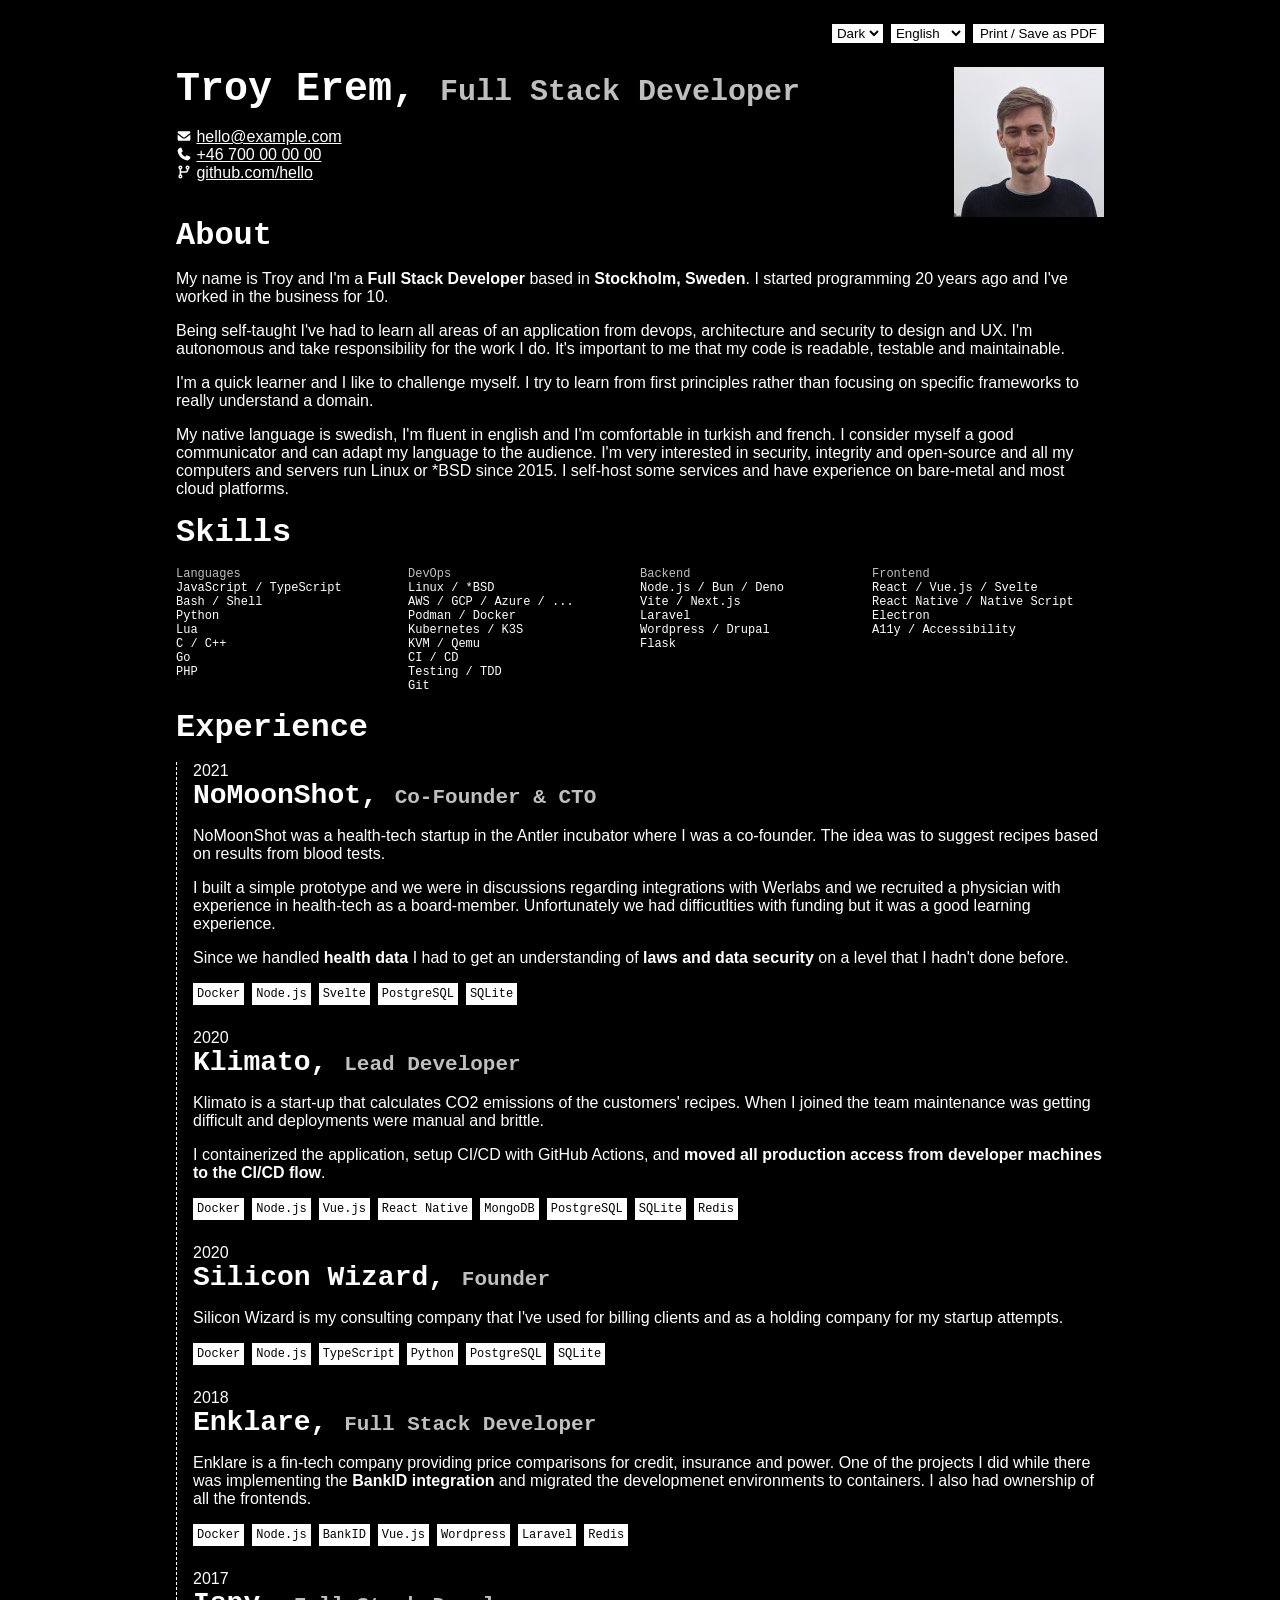
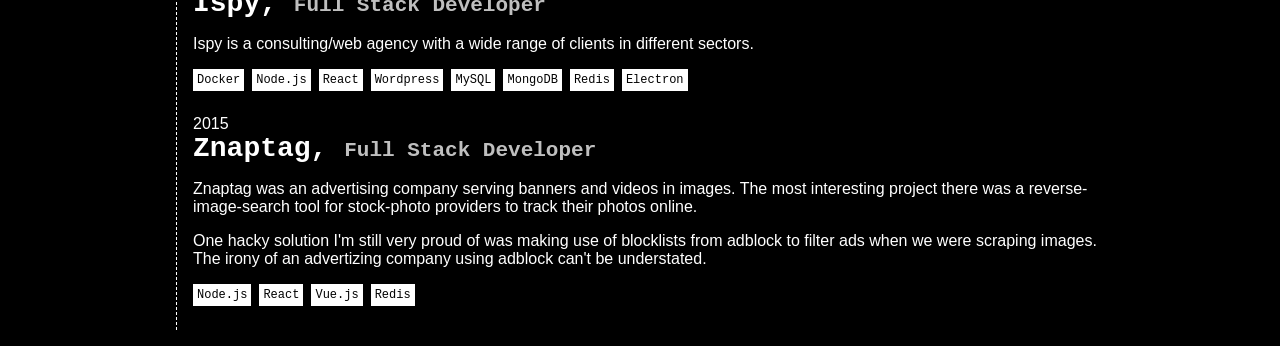
==== docs/index.html @ 1675e132 "feat: refactor and housekeeping" ====
<html>
<head>
<meta charset="UTF-8">
<meta name="robots" content="noindex">
<meta name="viewport" content="width=device-width, initial-scale=1.0">
<title></title>
<link rel="stylesheet" href="style.css">
</head>
<body>
  <div class="container">
    <nav id="settings">
      <span id="info" class="print">Resume info.</span>
      <ul class="no-print unstyled flex">
        <li>
          <select id="theme" onchange="updateTheme()">
            <option value="dark">Dark</option>
            <option value="light">Light</option>
          </select>
        </li>
        <li>
          <select id="language" onchange="updateLanguage()">
            <option value="en">English</option>
            <option value="se">Svenska</option>
          </select>
        </li>
        <li>
          <button id="print" onclick="window.print()">Value</button>
        </li>
      </ul>
    </nav>

    <div id="profile" class="flex flex-wrap">
      <div class="flex-1">
        <h1>Troy Erem, <span class="subheading">Full Stack Developer</span></h1>
        <ul class="unstyled">
          <li>
            <svg class="icon" xmlns="http://www.w3.org/2000/svg" viewBox="0 0 640 640">
              <path d="M112 128C85.5 128 64 149.5 64 176C64 191.1 71.1 205.3 83.2 214.4L291.2 370.4C308.3 383.2 331.7 383.2 348.8 370.4L556.8 214.4C568.9 205.3 576 191.1 576 176C576 149.5 554.5 128 528 128L112 128zM64 260L64 448C64 483.3 92.7 512 128 512L512 512C547.3 512 576 483.3 576 448L576 260L377.6 408.8C343.5 434.4 296.5 434.4 262.4 408.8L64 260z"/>
            </svg>
            <a id="email" href="mailto:hello@example.com">hello@example.com</a>
          </li>
          <li>
            <svg class="icon" xmlns="http://www.w3.org/2000/svg" viewBox="0 0 640 640">
              <path d="M224.2 89C216.3 70.1 195.7 60.1 176.1 65.4L170.6 66.9C106 84.5 50.8 147.1 66.9 223.3C104 398.3 241.7 536 416.7 573.1C493 589.3 555.5 534 573.1 469.4L574.6 463.9C580 444.2 569.9 423.6 551.1 415.8L453.8 375.3C437.3 368.4 418.2 373.2 406.8 387.1L368.2 434.3C297.9 399.4 241.3 341 208.8 269.3L253 233.3C266.9 222 271.6 202.9 264.8 186.3L224.2 89z"/>
            </svg>
            <a id="phone" href="tel:+46 700 00 00 00">+46 700 00 00 00</a>
          </li>
          <li>
            <svg class="icon" xmlns="http://www.w3.org/2000/svg" viewBox="0 0 640 640">
              <path d="M176 168C189.3 168 200 157.3 200 144C200 130.7 189.3 120 176 120C162.7 120 152 130.7 152 144C152 157.3 162.7 168 176 168zM256 144C256 176.8 236.3 205 208 217.3L208 288L384 288C410.5 288 432 266.5 432 240L432 217.3C403.7 205 384 176.8 384 144C384 99.8 419.8 64 464 64C508.2 64 544 99.8 544 144C544 176.8 524.3 205 496 217.3L496 240C496 301.9 445.9 352 384 352L208 352L208 422.7C236.3 435 256 463.2 256 496C256 540.2 220.2 576 176 576C131.8 576 96 540.2 96 496C96 463.2 115.7 435 144 422.7L144 217.4C115.7 205 96 176.8 96 144C96 99.8 131.8 64 176 64C220.2 64 256 99.8 256 144zM488 144C488 130.7 477.3 120 464 120C450.7 120 440 130.7 440 144C440 157.3 450.7 168 464 168C477.3 168 488 157.3 488 144zM176 520C189.3 520 200 509.3 200 496C200 482.7 189.3 472 176 472C162.7 472 152 482.7 152 496C152 509.3 162.7 520 176 520z"/>
            </svg>
            <a id="git" href="github.com/hello" target="_blank">github.com/hello</a>
          </li>
        </ul>
      </div>
      <figure class="">
        <img src="[data-uri]" alt="Profile picture" />
      </figure>
    </div><! -- #profile -->

    <div id="about" class="flex flex-wrap">
      <h2 class="title">About</h2>
      <div class="content">
        <p>Et vitae voluptatibus sit tenetur. Numquam dolorem velit laboriosam maiores voluptas quia impedit labore. Hic ipsam fuga sint et recusandae. Eum fugit architecto non assumenda vel quidem recusandae. Quos aliquid qui doloribus itaque sit consequuntur molestias. Repellendus atque tempore officia.</p>
        <p>Aut quidem similique omnis magni cumque. Voluptatem nulla aliquam asperiores totam ipsam neque. In voluptate cumque mollitia. Possimus autem inventore consequuntur qui aut quia voluptatibus et. Ratione quaerat et recusandae consequatur repellendus quos vel.</p>
        <p>Reprehenderit est voluptatem vel earum eius voluptatem nulla id. Asperiores corrupti aut rerum iure quis doloribus. Ex consectetur id a nam ad omnis veritatis.</p>
        <p>Est quas suscipit laudantium vero quod molestias repellat. Voluptatum harum quia voluptas iure natus corporis ullam. Aut dolore delectus velit cupiditate expedita neque incidunt eveniet. Temporibus repudiandae occaecati odio et ut blanditiis.</p>
      </div>
    </div><! -- #about -->

    <div id="skills" class="">
      <h2 class="title">Skills</h2>
      <div class="content flex flex-wrap">
        <ul class="unstyled md-50 lg-25">
          <li id="languages" class="subheading">Languages</li>
          <li>JavaScript / TypeScript</li>
          <li>Bash / Shell</li>
          <li>Python</li>
          <li>Lua</li>
          <li>C / C++</li>
          <li>Go</li>
          <li>PHP</li>
        </ul>
        <ul class="unstyled md-50 lg-25">
          <li class="subheading">DevOps</li>
          <li>Linux / *BSD</li>
          <li>AWS / GCP / Azure / ...</li>
          <li>Podman / Docker</li>
          <li>Kubernetes / K3S</li>
          <li>KVM / Qemu</li>
          <li>CI / CD</li>
          <li>Testing / TDD</li>
          <li>Git</li>
        </ul>
        <ul class="unstyled md-50 lg-25">
          <li class="subheading">Backend</li>
          <li>Node.js / Bun / Deno</li>
          <li>Vite / Next.js</li>
          <li>Laravel</li>
          <li>Wordpress / Drupal</li>
          <li>Flask</li>
        </ul>
        <ul class="unstyled md-50 lg-25">
          <li class="subheading">Frontend</li>
          <li>React / Vue.js / Svelte</li>
          <li>React Native / Native Script</li>
          <li>Electron</li>
          <li>A11y / Accessibility</li>
        </ul>
      </div>
    </div><! -- #skills -->

    <div id="experience" class="flex flex-wrap">
      <h2 class="title">Experience</h2>
      <div class="content">
        <div class="position">
          <div class="year">2020</div>
          <h3>Johns holding LLC, <span class="subheading">Founder & CTO</span></h3>
          <div class="position-content">
            <p>Et vitae voluptatibus sit tenetur. Numquam dolorem velit laboriosam maiores voluptas quia impedit labore. Hic ipsam fuga sint et recusandae. Eum fugit architecto non assumenda vel quidem recusandae. Quos aliquid qui doloribus itaque sit consequuntur molestias. Repellendus atque tempore officia.</p>
            <p>Aut quidem similique omnis magni cumque. Voluptatem nulla aliquam asperiores totam ipsam neque. In voluptate cumque mollitia. Possimus autem inventore consequuntur qui aut quia voluptatibus et. Ratione quaerat et recusandae consequatur repellendus quos vel.</p>
            <ul class="tech-stack unstyled flex flex-wrap">
              <li>Podman</li>
              <li>Node.js</li>
              <li>TypeScript</li>
              <li>Svelte</li>
            </ul>
          </div>
        </div>

        <div class="position">
          <div class="year">2020</div>
          <h3>Health startup, <span class="subheading">Co-Founder & CTO</span></h3>
          <div class="position-content">
            <p>Et vitae voluptatibus sit tenetur. Numquam dolorem velit laboriosam maiores voluptas quia impedit labore. Hic ipsam fuga sint et recusandae. Eum fugit architecto non assumenda vel quidem recusandae. Quos aliquid qui doloribus itaque sit consequuntur molestias. Repellendus atque tempore officia.</p>
            <p>Aut quidem similique omnis magni cumque. Voluptatem nulla aliquam asperiores totam ipsam neque. In voluptate cumque mollitia. Possimus autem inventore consequuntur qui aut quia voluptatibus et. Ratione quaerat et recusandae consequatur repellendus quos vel.</p>
            <ul class="tech-stack unstyled flex flex-wrap">
              <li>Podman</li>
              <li>Node.js</li>
              <li>TypeScript</li>
              <li>Vue.js</li>
            </ul>
          </div>
        </div>

        <div class="position">
          <div class="year">2018</div>
          <h3>Consulting agency, <span class="subheading">Full Stack Developer</span></h3>
          <div class="position-content">
            <p>Et vitae voluptatibus sit tenetur. Numquam dolorem velit laboriosam maiores voluptas quia impedit labore. Hic ipsam fuga sint et recusandae. Eum fugit architecto non assumenda vel quidem recusandae. Quos aliquid qui doloribus itaque sit consequuntur molestias. Repellendus atque tempore officia.</p>
            <p>Aut quidem similique omnis magni cumque. Voluptatem nulla aliquam asperiores totam ipsam neque. In voluptate cumque mollitia. Possimus autem inventore consequuntur qui aut quia voluptatibus et. Ratione quaerat et recusandae consequatur repellendus quos vel.</p>
            <ul class="tech-stack unstyled flex flex-wrap">
              <li>Docker</li>
              <li>Node.js</li>
              <li>TypeScript</li>
              <li>React</li>
            </ul>
          </div>
        </div>
      </div><! -- .content -->
    </div><! -- #experience -->
  </div>
<script src="script.js"></script>
</body>
</html>
---- docs/style.css ----
:root {
  --max-width: 960px;
  --spacing-md: 1rem;
  --fg-normal: #fff;
  --bg-normal: #000;
  --font-mono: Courier New, monospace;
  --font-sans: Arial, sans-serif;
}
.theme-light {
  --fg-normal: #000;
  --bg-normal: #fff;
}
*, *::before, *::after {
  box-sizing: border-box;
  margin: 0;
}
html { width: 100vw; height: 100vh; }
body { width: 100vw; min-height: 100vh; }
body {
  background: var(--bg-normal);
  color: var(--fg-normal);
  font: 16px var(--font-sans);
}
/* -- LAYOUT -- */
.print {
  display: none;
  color: var(--fg-default);
}
@media print {
  .no-print, .no-print * { display: none !important;}
  .print { display: block; }
}

.container {
  max-width: var(--max-width);
  margin: 0 auto;
  padding: var(--spacing-md);
}

.flex { display: flex; }
.flex-wrap { flex-wrap: wrap; }
.flex-1 { flex: 1; }

.md-25, .md-50,
.lg-25, .lg-50 {
  width: 100%;
}
@media all and (min-width: 600px) {
  .md-25 { width: 25%; }
  .md-50 { width: 50%; }
  .md-flex-1 { flex: 1; }
}
@media all and (min-width: 900px) {
  .lg-25 { width: 25%; }
  .lg-50 { width: 50%; }
  .lg-flex-1 { flex: 1; }
}

/* -- Typography -- */
h1, h2, h3, h4, h5, h6, p,
ul, ol {
  margin-bottom: var(--spacing-md);
}
h1 { font-size: 2.5rem; }
h2 { font-size: 2rem; }
h3 { font-size: 1.75rem; }
h4 { font-size: 1.5rem; }
h5 { font-size: 1.25rem; }
h6 { font-size: 1rem; }
p { font-size: 1rem; }
.subheading {
  font-size: .75em;
  opacity: .75;
}
h1, h2, h3, .subheading {
  font-family: var(--font-mono);
}
ul, ol {
  &.unstyled {
    list-style: none;
    padding: 0;
  }
}

a, a:visited {
  color: var(--fg-normal);
  &:hover, &:active, &:focus {
    color: var(--fg-normal);
  }
}

img {
  width: 100%;
  object-fit: cover;
}

.icon {
  width: 1em;
  height: 1em;
  vertical-align: -0.125em;
  fill: var(--fg-normal);
}

button, select {
  border: 1px solid var(--fg-normal);
  background: var(--fg-normal);
  color: var(--bg-normal);
}

#settings {
  position: sticky;
  top: 0;
  padding: .5rem 0;
  ul.flex {
    justify-content: flex-end;
  }
  li:not(:last-child) {
    margin-right: .5rem;
  }
}

#skills li {
  font: .75rem var(--font-mono);
}
#experience {
  h3 {
    .year {
      font-size: 1rem;
      opacity: .75;
    }
  }
  .content {
    padding-left: 1rem;
    border-left: 1px dashed var(--fg-normal);
  }
}
.tech-stack {
  li {
    padding: .25rem;
    margin-right: .5rem;
    margin-bottom: .5rem;
    font: .75rem var(--font-mono);
    background: var(--fg-normal);
    color: var(--bg-normal);
  }
}
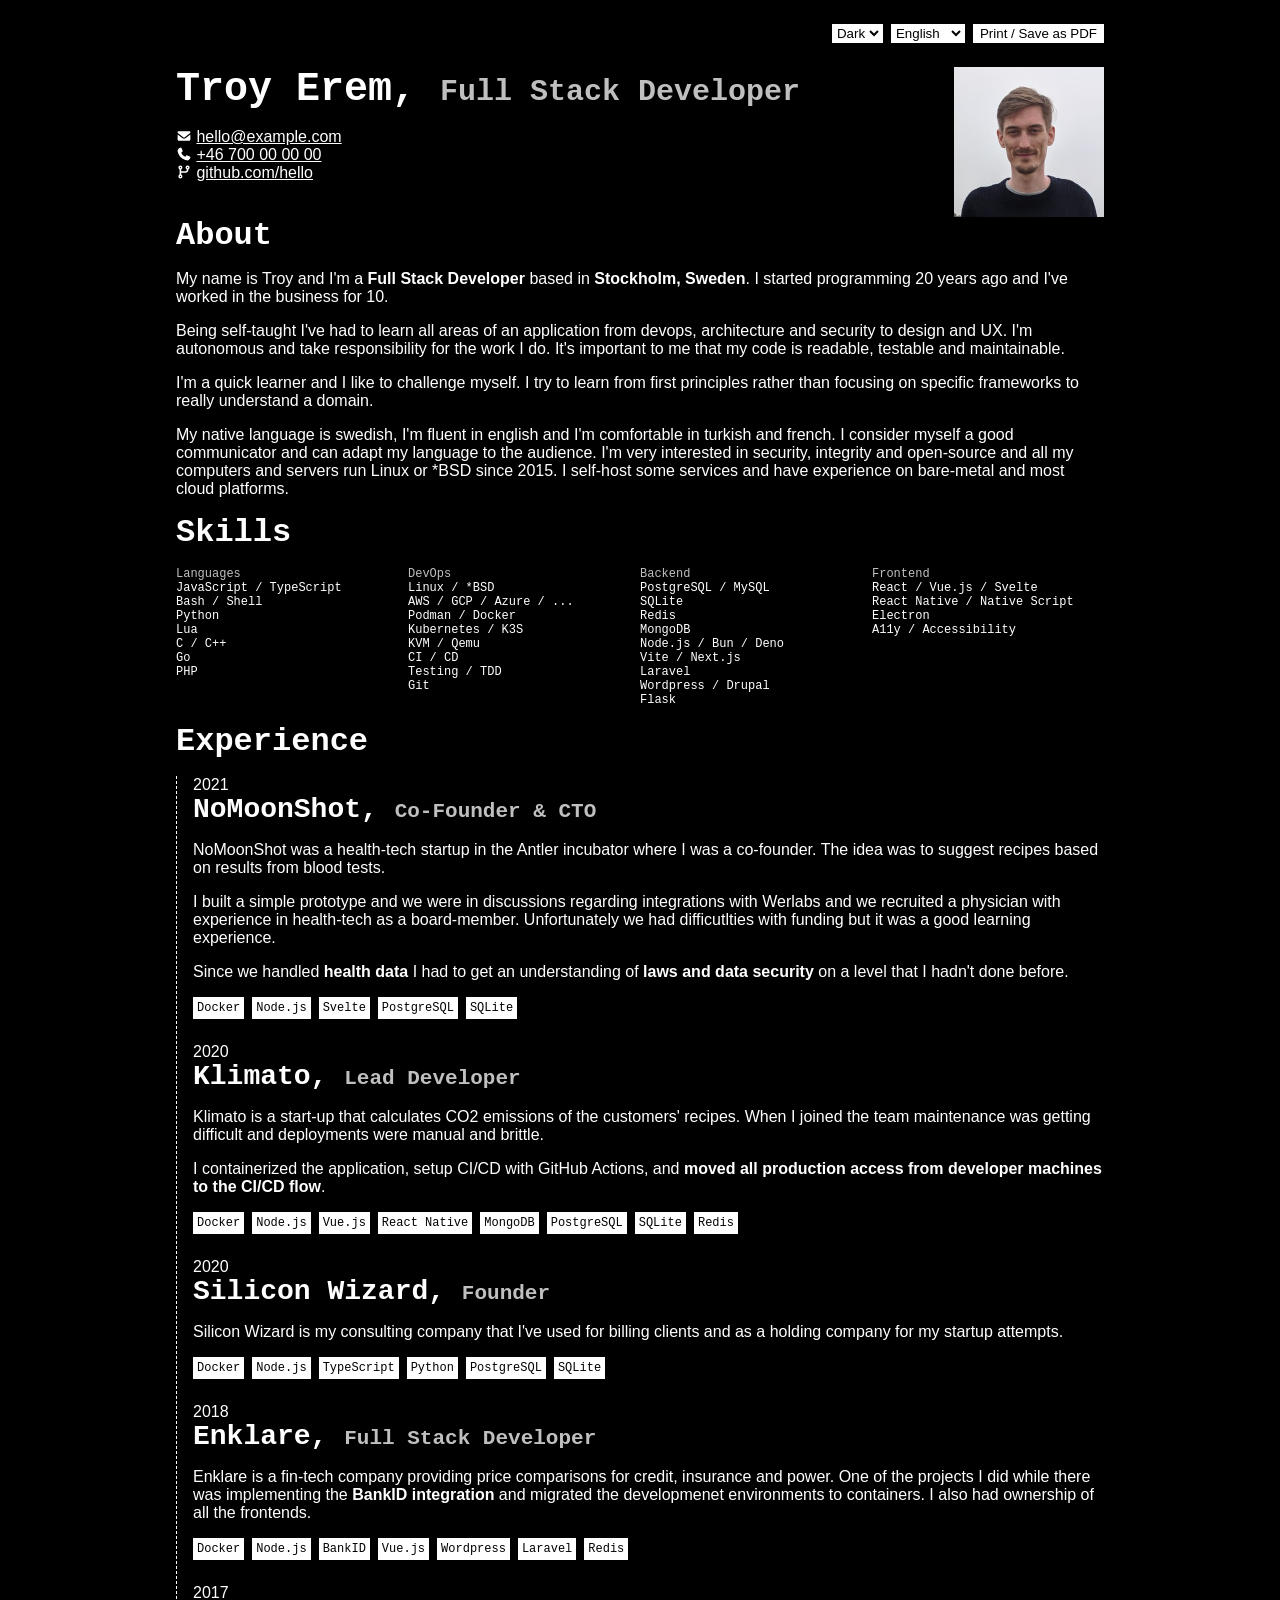
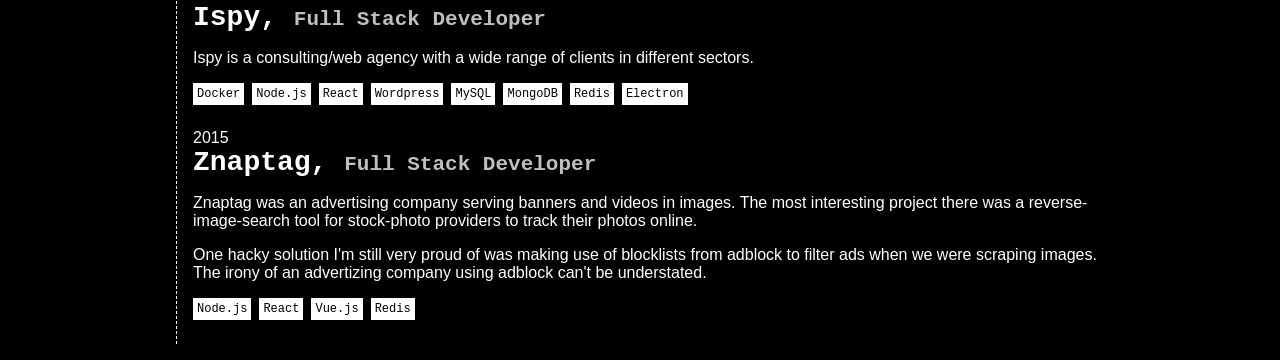
==== commit 97c3169a: "chore: add some skills" ====
--- a/docs/index.html
+++ b/docs/index.html
@@ -94,6 +94,10 @@
         </ul>
         <ul class="unstyled md-50 lg-25">
           <li class="subheading">Backend</li>
+          <li>PostgreSQL / MySQL</li>
+          <li>SQLite</li>
+          <li>Redis</li>
+          <li>MongoDB</li>
           <li>Node.js / Bun / Deno</li>
           <li>Vite / Next.js</li>
           <li>Laravel</li>
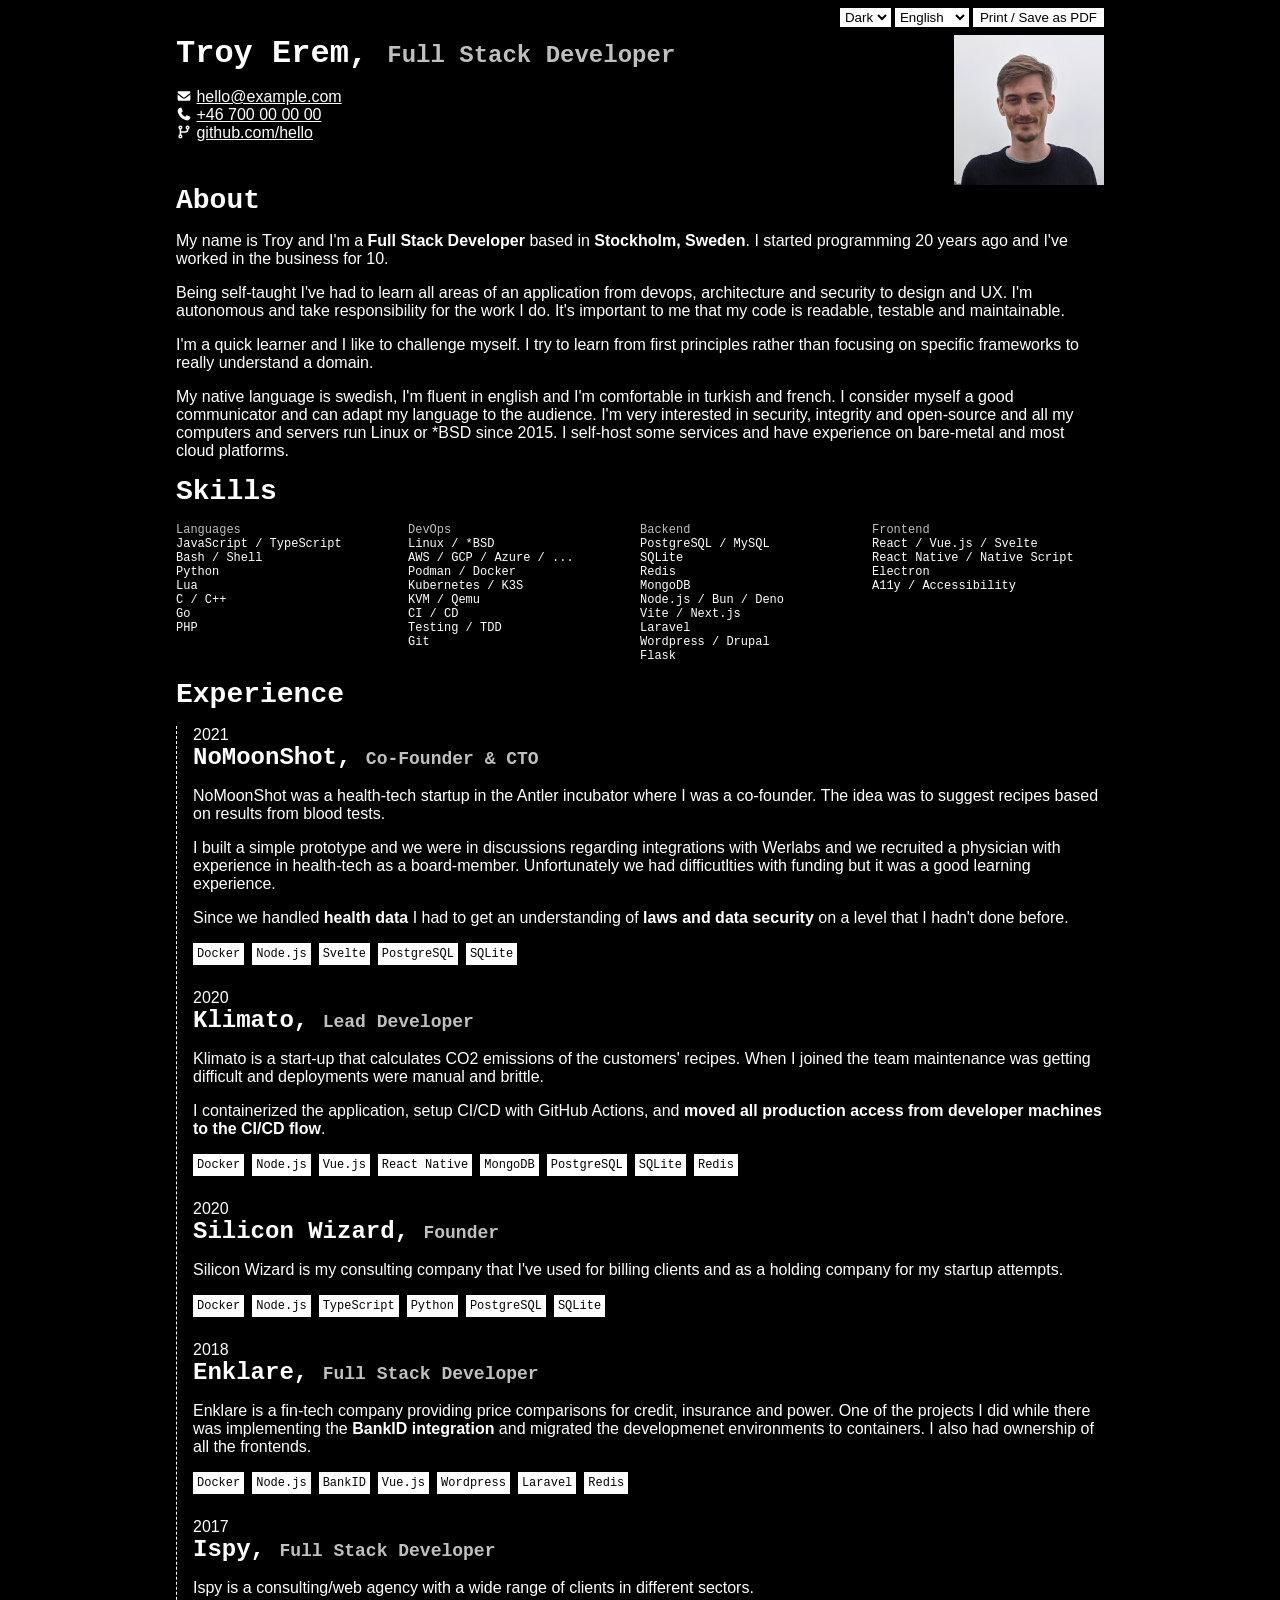
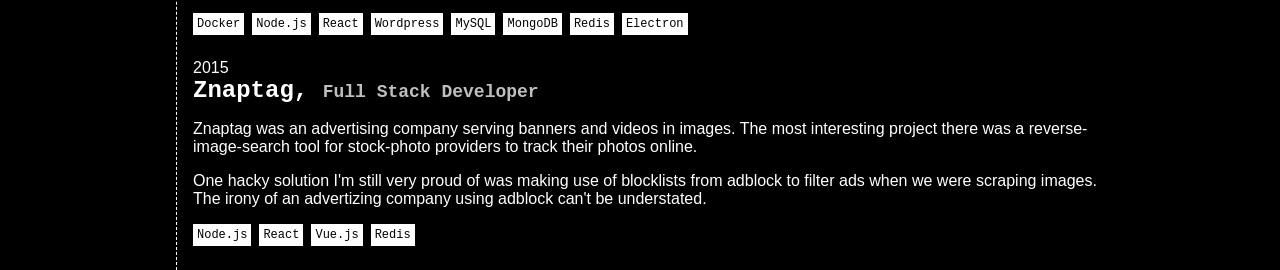
==== commit 88cbc559: "feat: add background to #settings and improve responsive #profile" ====
--- a/docs/index.html
+++ b/docs/index.html
@@ -53,7 +53,7 @@
           </li>
         </ul>
       </div>
-      <figure class="">
+      <figure>
         <img src="[data-uri]" alt="Profile picture" />
       </figure>
     </div><! -- #profile -->
--- a/docs/style.css
+++ b/docs/style.css
@@ -34,7 +34,7 @@
 .container {
   max-width: var(--max-width);
   margin: 0 auto;
-  padding: var(--spacing-md);
+  padding: 0 var(--spacing-md);
 }
 
 .flex { display: flex; }
@@ -61,12 +61,9 @@
 ul, ol {
   margin-bottom: var(--spacing-md);
 }
-h1 { font-size: 2.5rem; }
-h2 { font-size: 2rem; }
-h3 { font-size: 1.75rem; }
-h4 { font-size: 1.5rem; }
-h5 { font-size: 1.25rem; }
-h6 { font-size: 1rem; }
+h1 { font-size: 2rem; }
+h2 { font-size: 1.75rem; }
+h3 { font-size: 1.5rem; }
 p { font-size: 1rem; }
 .subheading {
   font-size: .75em;
@@ -111,14 +108,20 @@
   position: sticky;
   top: 0;
   padding: .5rem 0;
+  background: var(--bg-normal);
   ul.flex {
     justify-content: flex-end;
+    margin-bottom: 0;
   }
   li:not(:last-child) {
-    margin-right: .5rem;
+    margin-right: .25rem;
   }
 }
-
+@media all and (max-width: 700px) {
+  #profile .subheading {
+    display: block;
+  }
+}
 #skills li {
   font: .75rem var(--font-mono);
 }
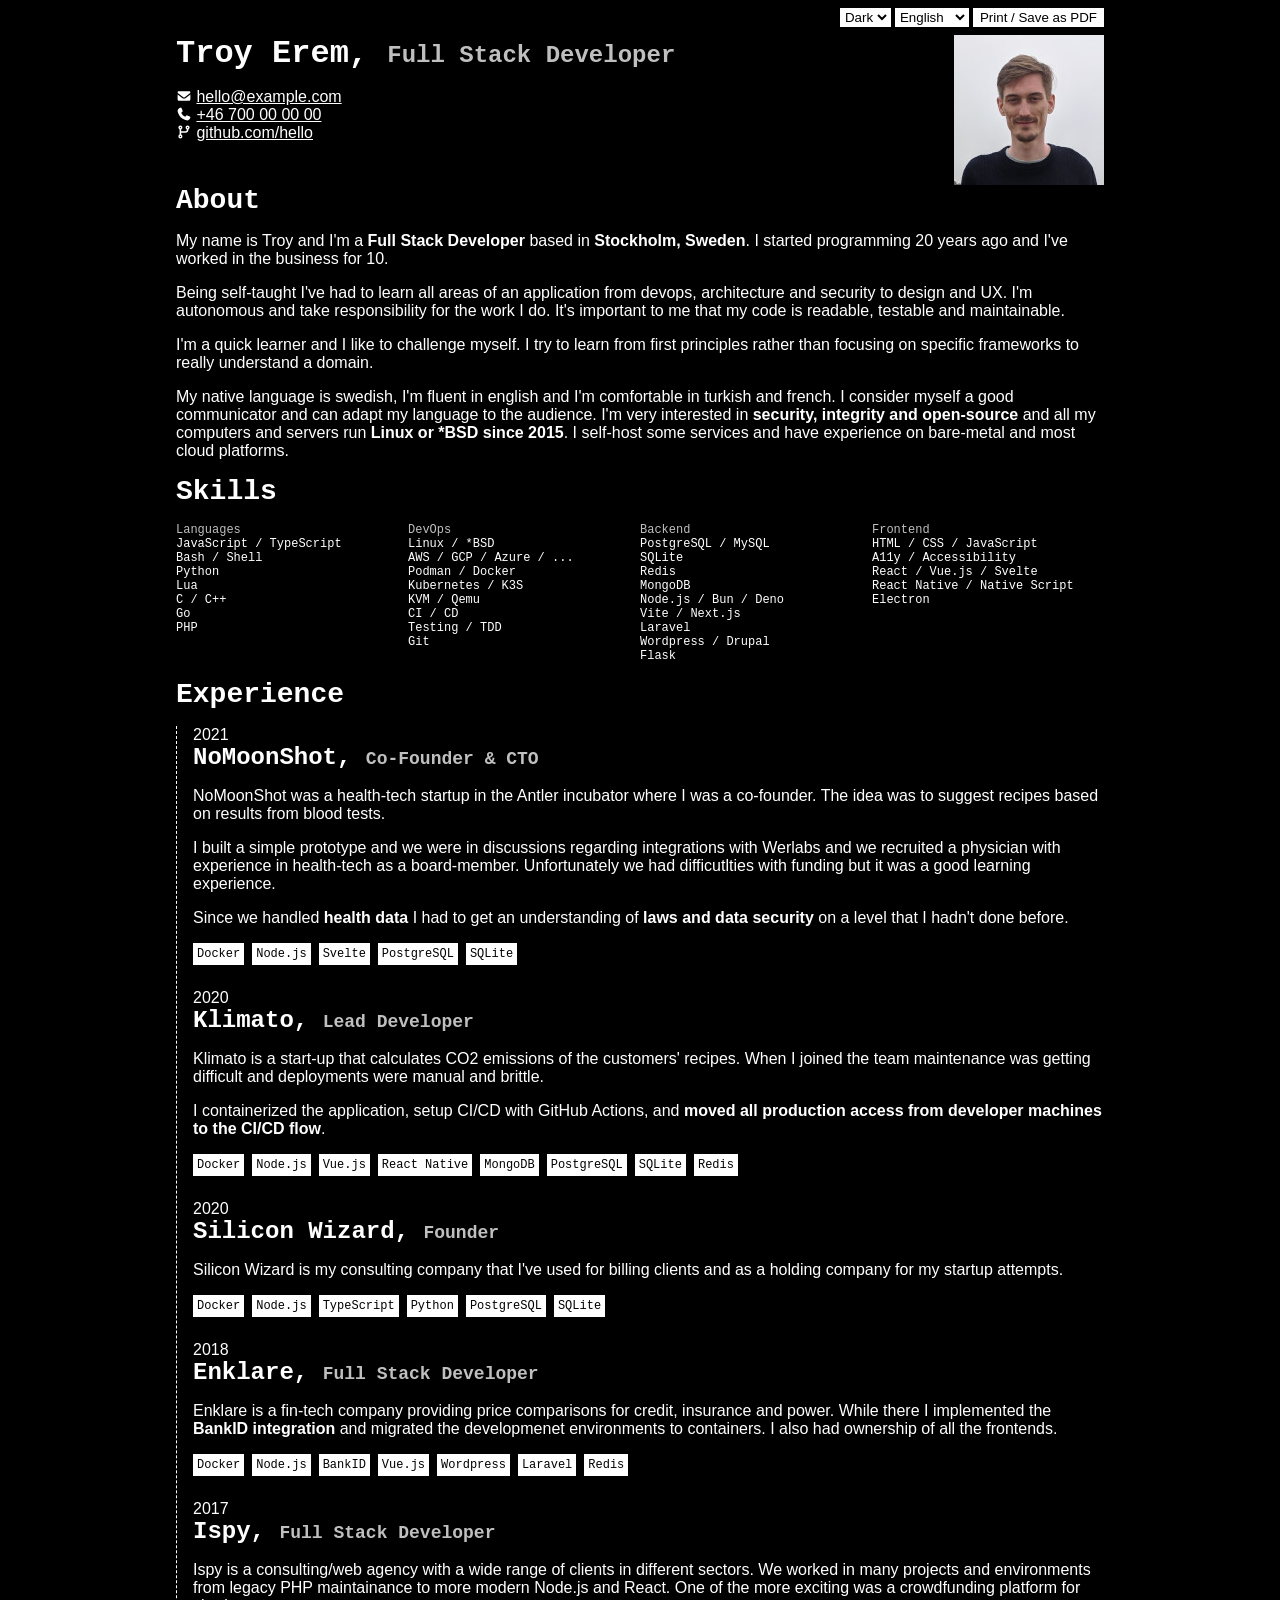
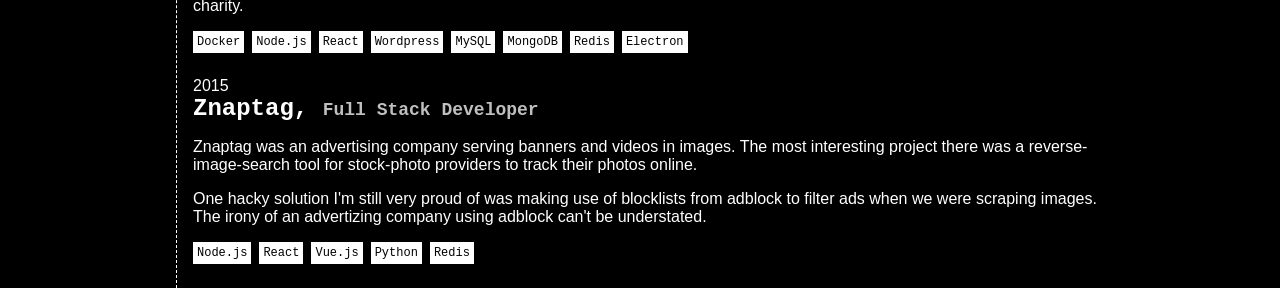
==== commit 44626a92: "chore: update skills and experience" ====
--- a/docs/index.html
+++ b/docs/index.html
@@ -106,10 +106,11 @@
         </ul>
         <ul class="unstyled md-50 lg-25">
           <li class="subheading">Frontend</li>
+          <li>HTML / CSS / JavaScript</li>
+          <li>A11y / Accessibility</li>
           <li>React / Vue.js / Svelte</li>
           <li>React Native / Native Script</li>
           <li>Electron</li>
-          <li>A11y / Accessibility</li>
         </ul>
       </div>
     </div><! -- #skills -->
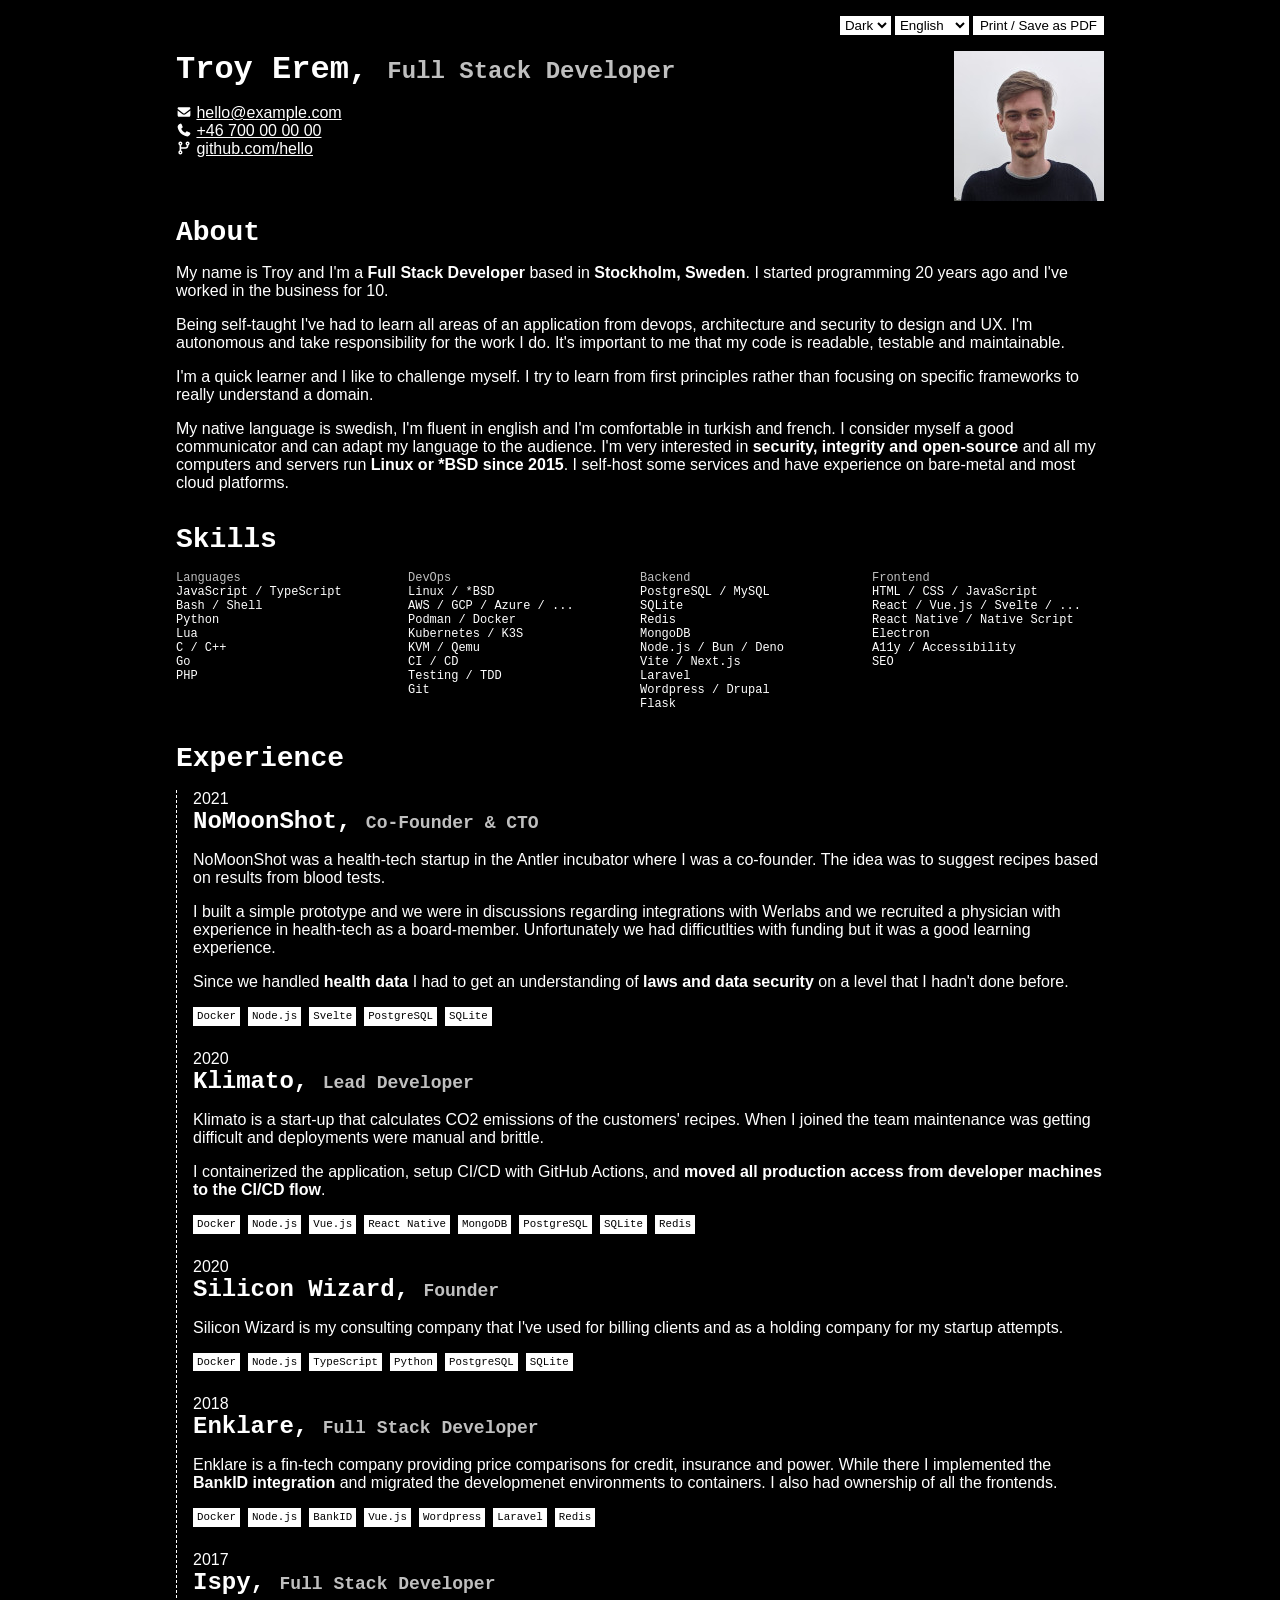
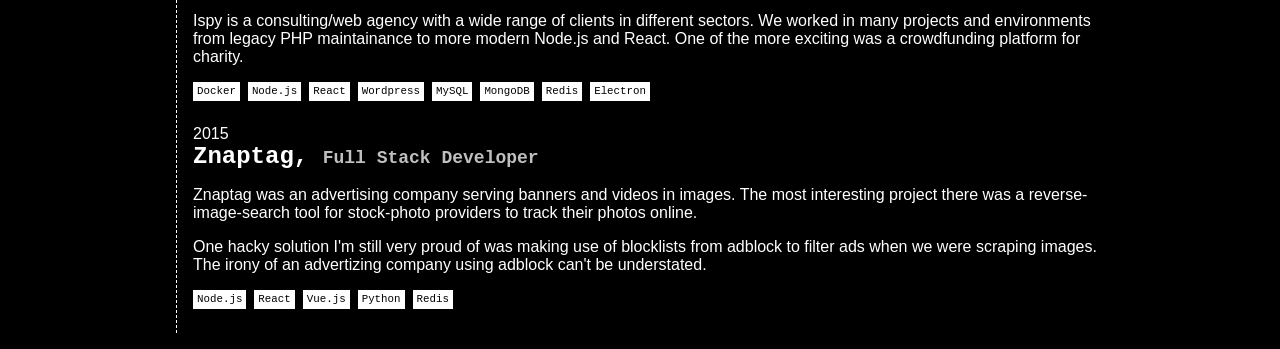
==== commit c89f4526: "chore: margins and paddings" ====
--- a/docs/index.html
+++ b/docs/index.html
@@ -29,7 +29,7 @@
       </ul>
     </nav>
 
-    <div id="profile" class="flex flex-wrap">
+    <section id="profile" class="flex flex-wrap">
       <div class="flex-1">
         <h1>Troy Erem, <span class="subheading">Full Stack Developer</span></h1>
         <ul class="unstyled">
@@ -56,9 +56,9 @@
       <figure>
         <img src="[data-uri]" alt="Profile picture" />
       </figure>
-    </div><! -- #profile -->
+    </section><! -- #profile -->
 
-    <div id="about" class="flex flex-wrap">
+    <section id="about" class="flex flex-wrap">
       <h2 class="title">About</h2>
       <div class="content">
         <p>Et vitae voluptatibus sit tenetur. Numquam dolorem velit laboriosam maiores voluptas quia impedit labore. Hic ipsam fuga sint et recusandae. Eum fugit architecto non assumenda vel quidem recusandae. Quos aliquid qui doloribus itaque sit consequuntur molestias. Repellendus atque tempore officia.</p>
@@ -66,9 +66,9 @@
         <p>Reprehenderit est voluptatem vel earum eius voluptatem nulla id. Asperiores corrupti aut rerum iure quis doloribus. Ex consectetur id a nam ad omnis veritatis.</p>
         <p>Est quas suscipit laudantium vero quod molestias repellat. Voluptatum harum quia voluptas iure natus corporis ullam. Aut dolore delectus velit cupiditate expedita neque incidunt eveniet. Temporibus repudiandae occaecati odio et ut blanditiis.</p>
       </div>
-    </div><! -- #about -->
+    </section><! -- #about -->
 
-    <div id="skills" class="">
+    <section id="skills" class="">
       <h2 class="title">Skills</h2>
       <div class="content flex flex-wrap">
         <ul class="unstyled md-50 lg-25">
@@ -107,15 +107,16 @@
         <ul class="unstyled md-50 lg-25">
           <li class="subheading">Frontend</li>
           <li>HTML / CSS / JavaScript</li>
-          <li>A11y / Accessibility</li>
-          <li>React / Vue.js / Svelte</li>
+          <li>React / Vue.js / Svelte / ...</li>
           <li>React Native / Native Script</li>
           <li>Electron</li>
+          <li>A11y / Accessibility</li>
+          <li>SEO</li>
         </ul>
       </div>
-    </div><! -- #skills -->
+    </section><! -- #skills -->
 
-    <div id="experience" class="flex flex-wrap">
+    <section id="experience" class="flex flex-wrap">
       <h2 class="title">Experience</h2>
       <div class="content">
         <div class="position">
@@ -163,7 +164,7 @@
           </div>
         </div>
       </div><! -- .content -->
-    </div><! -- #experience -->
+    </section><! -- #experience -->
   </div>
 <script src="script.js"></script>
 </body>
--- a/docs/style.css
+++ b/docs/style.css
@@ -14,9 +14,9 @@
   box-sizing: border-box;
   margin: 0;
 }
-html { width: 100vw; height: 100vh; }
-body { width: 100vw; min-height: 100vh; }
+html, body { width: 100vw; min-height: 100vh; }
 body {
+  padding-top: .5rem;
   background: var(--bg-normal);
   color: var(--fg-normal);
   font: 16px var(--font-sans);
@@ -30,13 +30,11 @@
   .no-print, .no-print * { display: none !important;}
   .print { display: block; }
 }
-
 .container {
   max-width: var(--max-width);
   margin: 0 auto;
   padding: 0 var(--spacing-md);
 }
-
 .flex { display: flex; }
 .flex-wrap { flex-wrap: wrap; }
 .flex-1 { flex: 1; }
@@ -55,7 +53,9 @@
   .lg-50 { width: 50%; }
   .lg-flex-1 { flex: 1; }
 }
-
+section {
+  margin-bottom: 1rem;
+}
 /* -- Typography -- */
 h1, h2, h3, h4, h5, h6, p,
 ul, ol {
@@ -108,6 +108,8 @@
   position: sticky;
   top: 0;
   padding: .5rem 0;
+  /* match body padding y */
+  margin-bottom: .5rem;
   background: var(--bg-normal);
   ul.flex {
     justify-content: flex-end;
@@ -142,7 +144,8 @@
     padding: .25rem;
     margin-right: .5rem;
     margin-bottom: .5rem;
-    font: .75rem var(--font-mono);
+    font: .675rem var(--font-mono);
+    line-height: 1;
     background: var(--fg-normal);
     color: var(--bg-normal);
   }
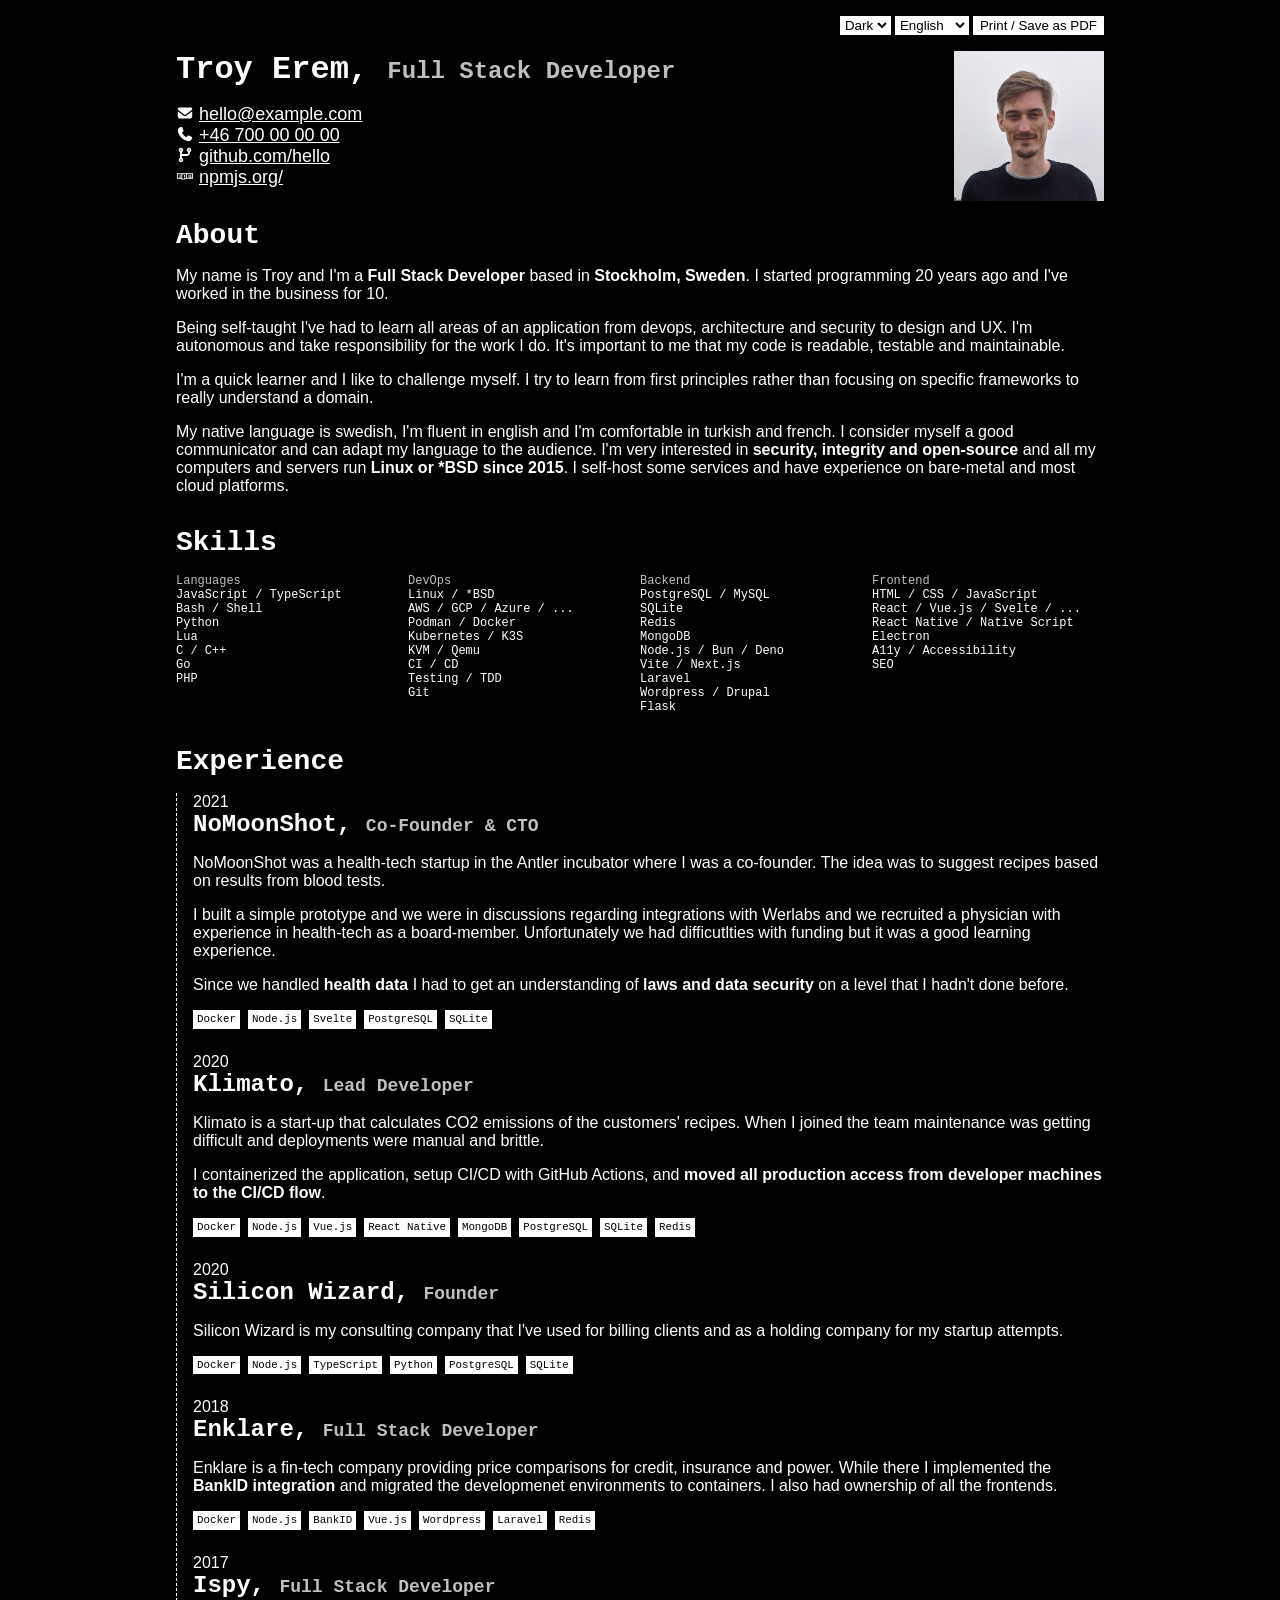
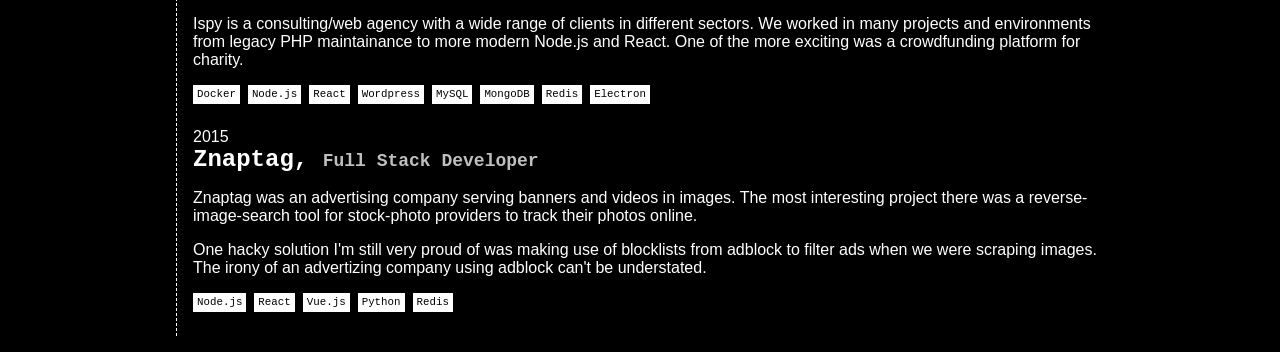
==== commit 0ccb5d28: "feat: add npm query param and link" ====
--- a/docs/index.html
+++ b/docs/index.html
@@ -5,10 +5,11 @@
 <meta name="viewport" content="width=device-width, initial-scale=1.0">
 <title></title>
 <link rel="stylesheet" href="style.css">
+<link rel="icon" type="image/svg+xml" href="/favicon.svg">
 </head>
 <body>
   <div class="container">
-    <nav id="settings">
+    <nav id="toolbar">
       <span id="info" class="print">Resume info.</span>
       <ul class="no-print unstyled flex">
         <li>
@@ -50,6 +51,12 @@
               <path d="M176 168C189.3 168 200 157.3 200 144C200 130.7 189.3 120 176 120C162.7 120 152 130.7 152 144C152 157.3 162.7 168 176 168zM256 144C256 176.8 236.3 205 208 217.3L208 288L384 288C410.5 288 432 266.5 432 240L432 217.3C403.7 205 384 176.8 384 144C384 99.8 419.8 64 464 64C508.2 64 544 99.8 544 144C544 176.8 524.3 205 496 217.3L496 240C496 301.9 445.9 352 384 352L208 352L208 422.7C236.3 435 256 463.2 256 496C256 540.2 220.2 576 176 576C131.8 576 96 540.2 96 496C96 463.2 115.7 435 144 422.7L144 217.4C115.7 205 96 176.8 96 144C96 99.8 131.8 64 176 64C220.2 64 256 99.8 256 144zM488 144C488 130.7 477.3 120 464 120C450.7 120 440 130.7 440 144C440 157.3 450.7 168 464 168C477.3 168 488 157.3 488 144zM176 520C189.3 520 200 509.3 200 496C200 482.7 189.3 472 176 472C162.7 472 152 482.7 152 496C152 509.3 162.7 520 176 520z"/>
             </svg>
             <a id="git" href="github.com/hello" target="_blank">github.com/hello</a>
+          </li>
+          <li>
+            <svg class="icon" xmlns="http://www.w3.org/2000/svg" viewBox="0 0 640 640">
+              <path d="M320 352L288 352L288 288L320 288L320 352zM608 224L608 416L320 416L320 448L192 448L192 416L32 416L32 224L608 224zM192 256L64 256L64 384L128 384L128 288L160 288L160 384L192 384L192 256zM352 256L224 256L224 416L288 416L288 384L352 384L352 256zM576 256L384 256L384 384L448 384L448 288L480 288L480 384L512 384L512 288L544 288L544 384L576 384L576 256z"/>
+            </svg>
+            <a id="npm" href="npmjs.org/" target="_blank">npmjs.org/</a>
           </li>
         </ul>
       </div>
--- a/docs/style.css
+++ b/docs/style.css
@@ -104,7 +104,8 @@
   color: var(--bg-normal);
 }
 
-#settings {
+#toolbar {
+  z-index: 1;
   position: sticky;
   top: 0;
   padding: .5rem 0;
@@ -123,6 +124,9 @@
   #profile .subheading {
     display: block;
   }
+}
+#profile li {
+  font-size: 1.125rem;
 }
 #skills li {
   font: .75rem var(--font-mono);
